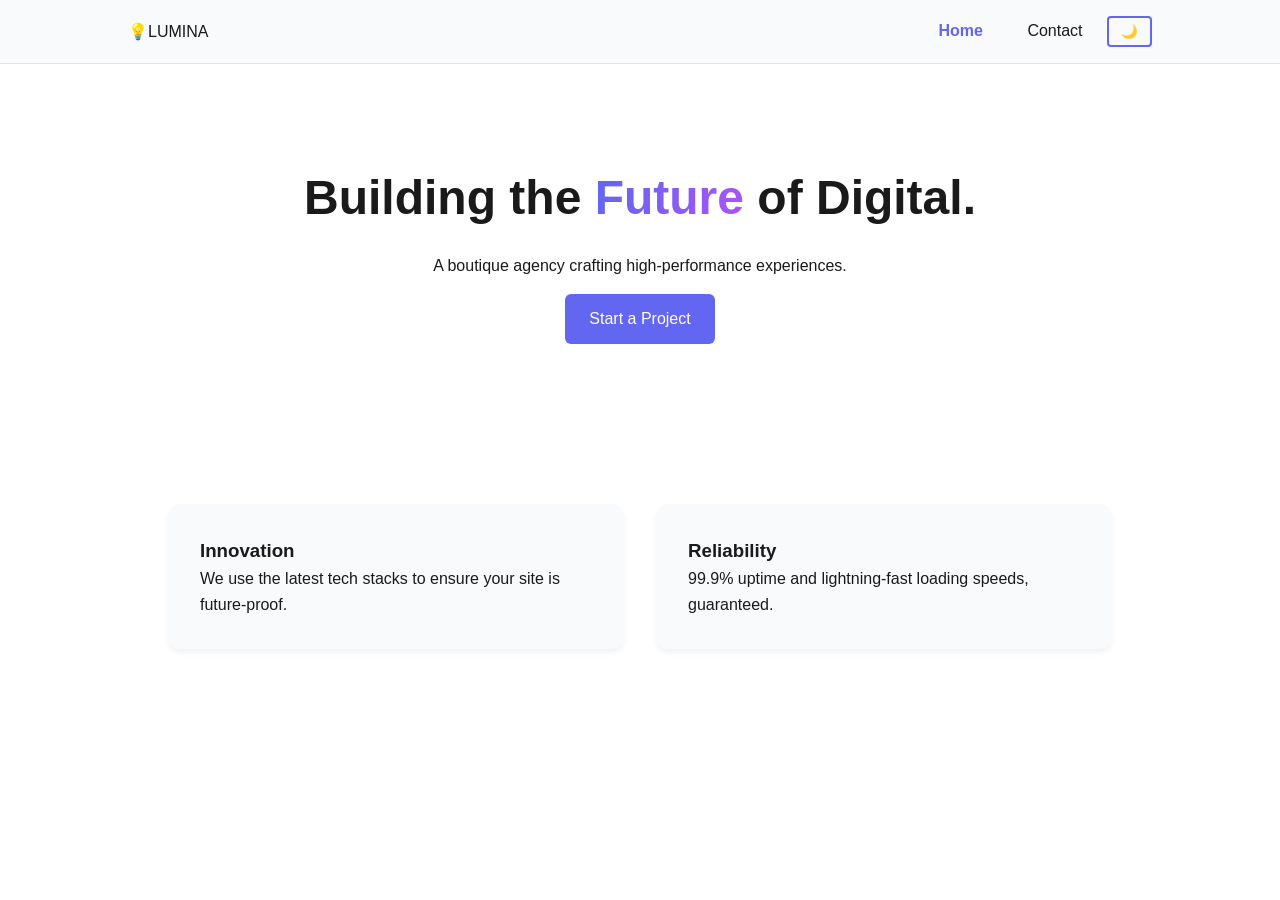
==== index.html @ 810ee448 "Commit: websites upload" ====
<!DOCTYPE html>
<html lang="en">
    <head>
        <meta charset="UTF-8">
        <meta name="viewport" content="width=device-width, initial-scale=1.0">
        <title>Lumina | Home</title>
        <link rel="stylesheet" href="style.css"> 
    </head>
<body>

    <nav>
        <div class="logo">💡LUMINA</div>
        <div class="nav-links">
            <a href="index.html" class="active">Home</a>
            <a href="contact.html">Contact</a>
            <button id="theme-toggle">🌓</button>
        </div>
    </nav>

    <header class="hero">
        <h1>Building the <span class="gradient-text">Future</span> of Digital.</h1>
        <p>A boutique agency crafting high-performance experiences.</p>
        <a href="contact.html" class="cta-button">Start a Project</a>
    </header>

    <section class="container">
        <div class="grid">
            <div class="glass-card">
                <h3>Innovation</h3>
                <p>We use the latest tech stacks to ensure your site is future-proof.</p>
            </div>
            <div class="glass-card">
                <h3>Reliability</h3>
                <p>99.9% uptime and lightning-fast loading speeds, guaranteed.</p>
            </div>
        </div>
    </section>

    <script src="script.js"></script>
</body>
</html>
---- style.css ----
/* 1. Variables - Ensure these are at the very top */
:root {
    --bg: #ffffff;
    --text: #1a1a1a;
    --accent: #6366f1;
    --card-bg: #f8fafc;
}

/* Dark Mode Overrides */
body.dark-mode {
    --bg: #0f172a;
    --text: #f8fafc;
    --accent: #818cf8;
    --card-bg: #1e293b;
}

/* 2. Reset & Base Styles */
* {
    box-sizing: border-box;
    margin: 0;
    padding: 0;
}

body {
    font-family: 'Inter', sans-serif;
    background-color: var(--bg);
    color: var(--text);
    transition: background 0.3s ease;
    line-height: 1.6;
}

/* 3. Navigation */
nav {
    display: flex;
    justify-content: space-between;
    align-items: center;
    padding: 1rem 10%;
    background: var(--card-bg);
    border-bottom: 1px solid rgba(0,0,0,0.1);
}

.nav-links a {
    margin: 0 20px;
    text-decoration: none;
    color: var(--text);
}

.nav-links a.active {
    color: var(--accent);
    font-weight: bold;
}

/* 4. Layout Containers */
.container {
    padding: 4rem 10%;
    max-width: 1200px;
    margin: 0 auto;
}

.hero {
    text-align: center;
    padding: 6rem 10%;
}

h1 { font-size: 3rem; margin-bottom: 1rem; }

.gradient-text {
    background: linear-gradient(90deg, #6366f1, #a855f7);
    -webkit-background-clip: text;
    -webkit-text-fill-color: transparent;
}

/* 5. Components */
.grid {
    display: grid;
    grid-template-columns: repeat(auto-fit, minmax(300px, 1fr));
    gap: 2rem;
}

.glass-card {
    background: var(--card-bg);
    padding: 2rem;
    border-radius: 12px;
    box-shadow: 0 4px 6px rgba(0,0,0,0.05);
}

.cta-button {
    display: inline-block;
    background: var(--accent);
    color: white;
    padding: 12px 24px;
    border-radius: 6px;
    text-decoration: none;
    margin-top: 1rem;
}

#theme-toggle {
    background: var(--card-bg);
    border: 2px solid var(--accent);
    color: var(--accent);
    padding: 6px 12px;
    border-radius: 4px;
    cursor: pointer;
}

/* 6. Form Styles */
.contact-form {
    display: flex;
    flex-direction: column;
    gap: 1rem;
}

.contact-info {
    margin-bottom: 20px;
}

.contact-form input, .contact-form textarea {
    padding: 12px;
    border: 1px solid var(--accent);
    background-color: var(--bg);
    border-radius: 4px;
}
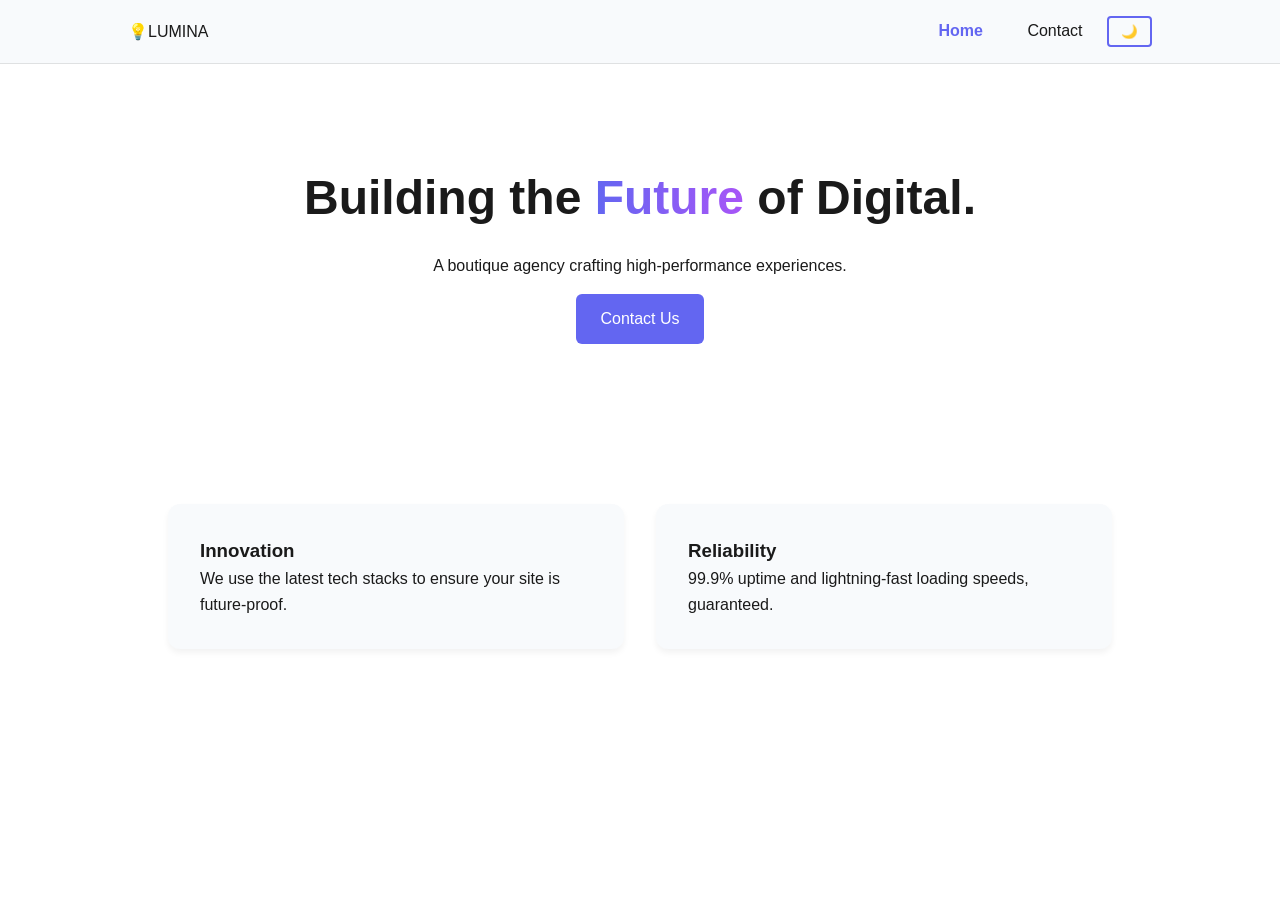
==== commit 2b8d5623: "Update: Home Page" ====
--- a/index.html
+++ b/index.html
@@ -20,7 +20,7 @@
     <header class="hero">
         <h1>Building the <span class="gradient-text">Future</span> of Digital.</h1>
         <p>A boutique agency crafting high-performance experiences.</p>
-        <a href="contact.html" class="cta-button">Start a Project</a>
+        <a href="contact.html" class="cta-button">Contact Us</a>
     </header>
 
     <section class="container">
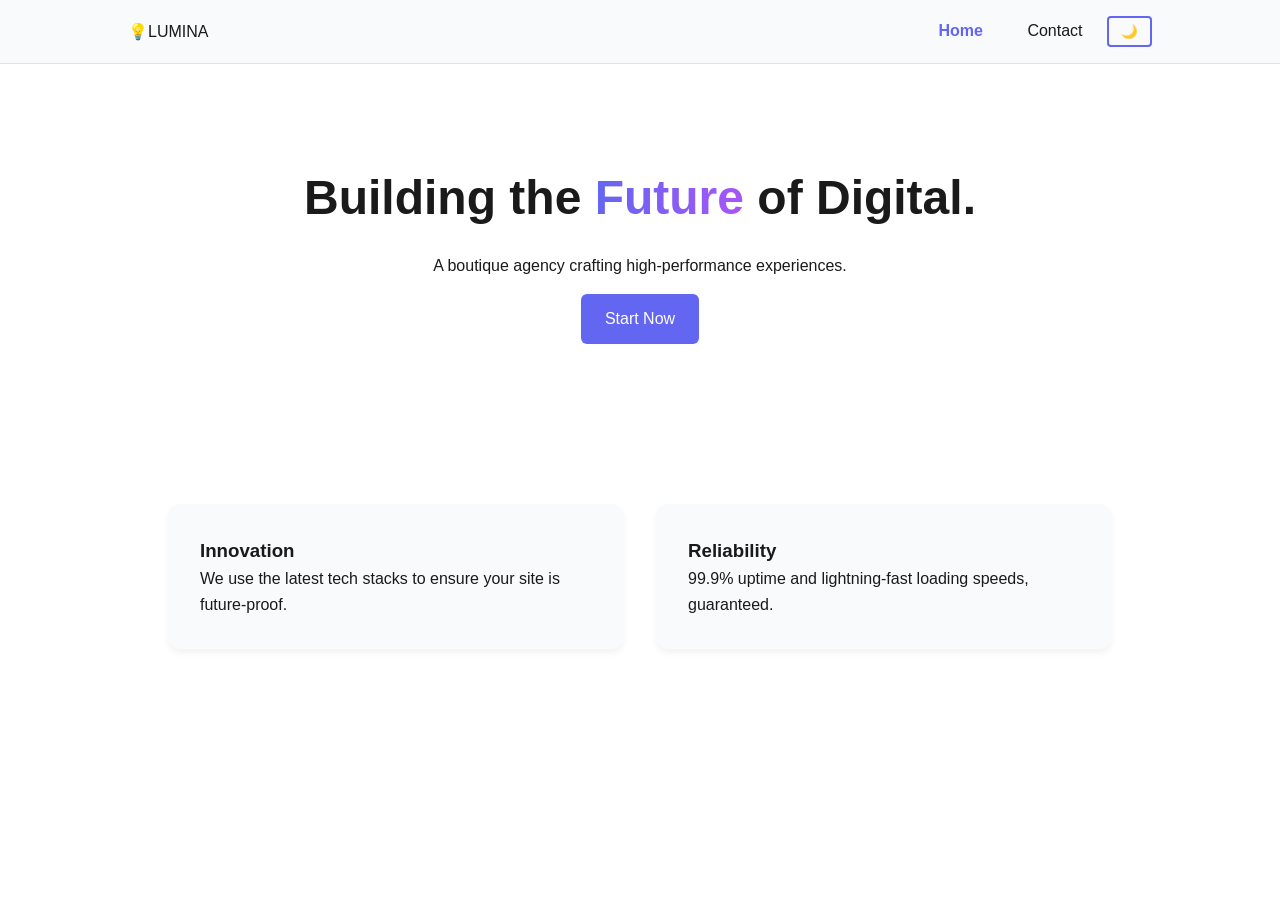
==== commit a6c1f99c: "Update: Home Page" ====
--- a/index.html
+++ b/index.html
@@ -20,7 +20,7 @@
     <header class="hero">
         <h1>Building the <span class="gradient-text">Future</span> of Digital.</h1>
         <p>A boutique agency crafting high-performance experiences.</p>
-        <a href="contact.html" class="cta-button">Contact Us</a>
+        <a href="contact.html" class="cta-button">Start Now</a>
     </header>
 
     <section class="container">
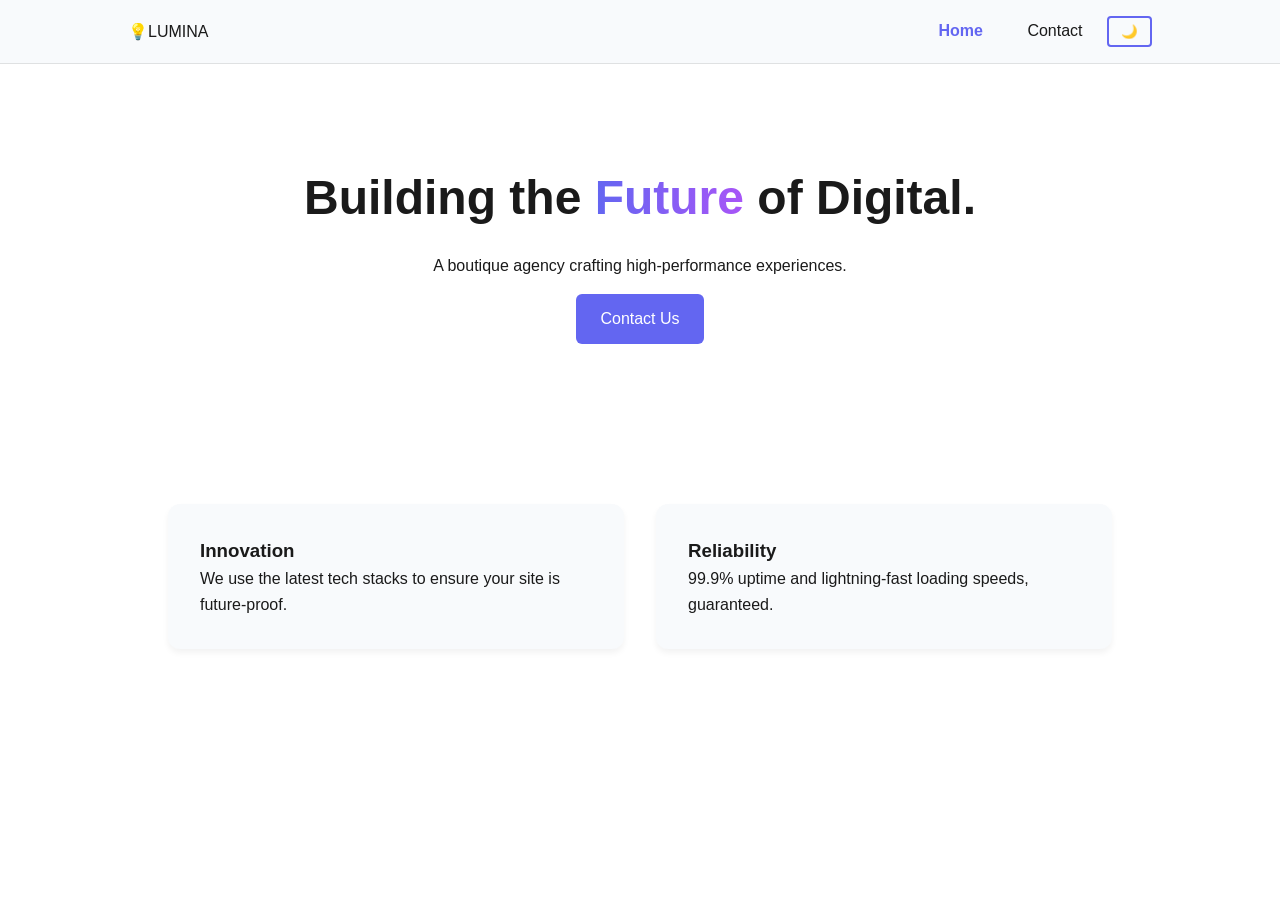
==== commit c3ba6ffb: "Update: Home" ====
--- a/index.html
+++ b/index.html
@@ -20,7 +20,7 @@
     <header class="hero">
         <h1>Building the <span class="gradient-text">Future</span> of Digital.</h1>
         <p>A boutique agency crafting high-performance experiences.</p>
-        <a href="contact.html" class="cta-button">Start Now</a>
+        <a href="contact.html" class="cta-button">Contact Us</a>
     </header>
 
     <section class="container">
